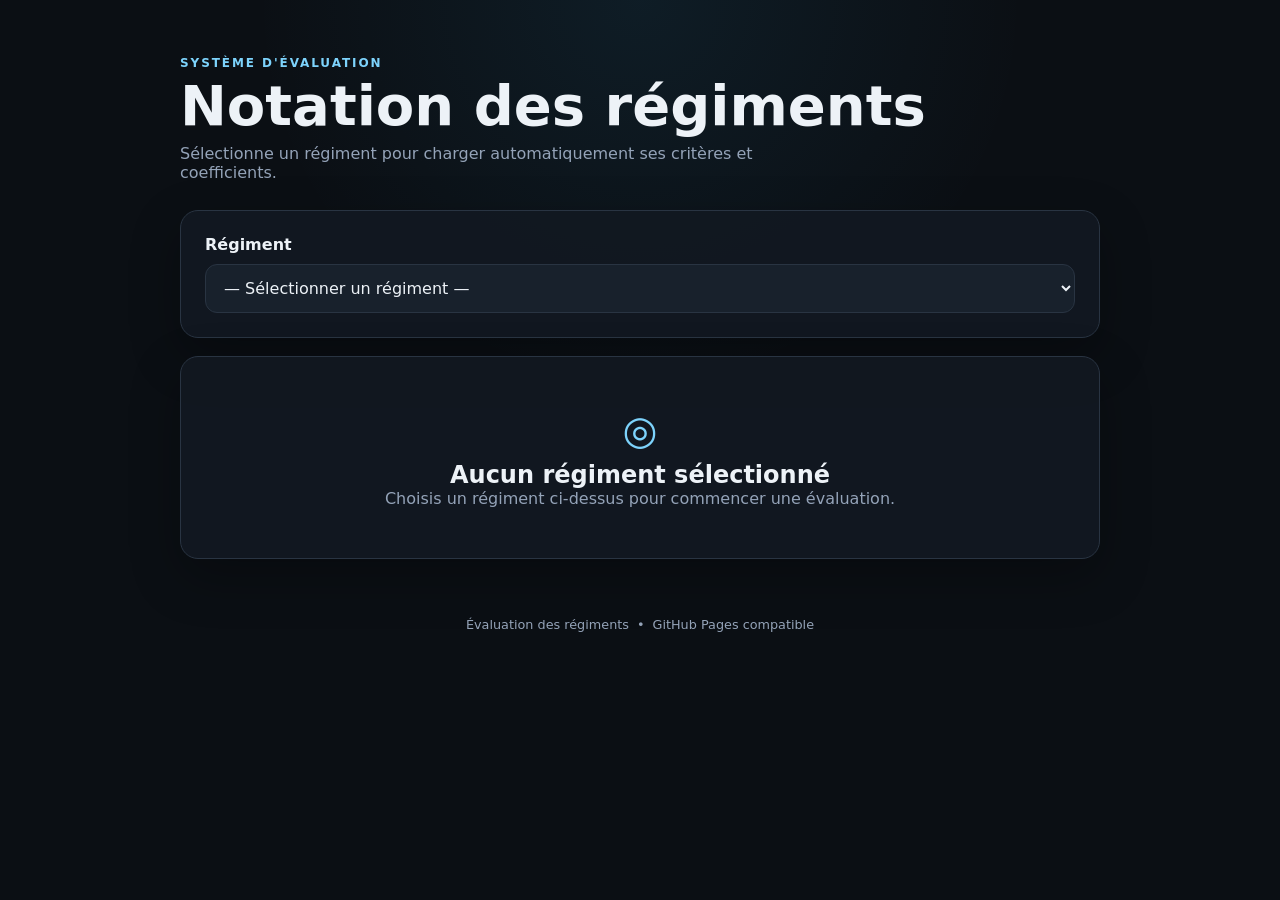
==== index.html @ 209a4269 "Add files via upload" ====
<!DOCTYPE html>
<html lang="fr">
<head>
  <meta charset="UTF-8">
  <meta name="viewport" content="width=device-width, initial-scale=1.0">
  <title>Évaluation des régiments</title>
  <link rel="stylesheet" href="style.css">
</head>
<body>
  <main class="container">
    <header class="hero">
      <p class="eyebrow">SYSTÈME D'ÉVALUATION</p>
      <h1>Notation des régiments</h1>
      <p class="subtitle">Sélectionne un régiment pour charger automatiquement ses critères et coefficients.</p>
    </header>

    <section class="card">
      <label for="regiment">Régiment</label>
      <select id="regiment">
        <option value="">— Sélectionner un régiment —</option>
      </select>
    </section>

    <section id="evaluation" class="card hidden">
      <div class="section-heading">
        <div>
          <p class="eyebrow">ÉVALUATION</p>
          <h2 id="regimentTitle">Régiment</h2>
        </div>
        <div class="score-badge">
          <span>Note finale</span>
          <strong id="finalScore">—</strong>
        </div>
      </div>

      <div id="criteriaList" class="criteria-list"></div>

      <div class="actions">
        <button id="resetBtn" class="secondary">Réinitialiser les notes</button>
      </div>
    </section>

    <section id="emptyState" class="empty card">
      <div class="empty-icon">◎</div>
      <h2>Aucun régiment sélectionné</h2>
      <p>Choisis un régiment ci-dessus pour commencer une évaluation.</p>
    </section>
  </main>

  <footer>
    <span>Évaluation des régiments</span>
    <span>•</span>
    <span>GitHub Pages compatible</span>
  </footer>

  <script src="script.js"></script>
</body>
</html>
---- style.css ----
:root {
  --bg: #0b0f14;
  --surface: #121821;
  --surface-2: #18212c;
  --border: #293442;
  --text: #edf2f7;
  --muted: #94a3b8;
  --accent: #7dd3fc;
  --accent-strong: #38bdf8;
  --danger: #fb7185;
  --shadow: 0 18px 50px rgba(0,0,0,.28);
}

* { box-sizing: border-box; }

body {
  margin: 0;
  min-height: 100vh;
  font-family: Inter, ui-sans-serif, system-ui, -apple-system, BlinkMacSystemFont, "Segoe UI", sans-serif;
  background:
    radial-gradient(circle at top, rgba(56,189,248,.08), transparent 35%),
    var(--bg);
  color: var(--text);
}

.container {
  width: min(920px, calc(100% - 32px));
  margin: 0 auto;
  padding: 56px 0 28px;
}

.hero { margin-bottom: 28px; }

.eyebrow {
  margin: 0 0 8px;
  font-size: .75rem;
  font-weight: 800;
  letter-spacing: .16em;
  color: var(--accent);
}

h1, h2, p { margin-top: 0; }
h1 { margin-bottom: 10px; font-size: clamp(2rem, 5vw, 3.5rem); line-height: 1; }
h2 { margin-bottom: 0; font-size: 1.5rem; }
.subtitle { color: var(--muted); max-width: 650px; }

.card {
  background: rgba(18,24,33,.92);
  border: 1px solid var(--border);
  border-radius: 18px;
  padding: 24px;
  margin-bottom: 18px;
  box-shadow: var(--shadow);
}

label {
  display: block;
  margin-bottom: 10px;
  font-weight: 700;
}

select, input {
  width: 100%;
  border: 1px solid var(--border);
  border-radius: 12px;
  background: var(--surface-2);
  color: var(--text);
  padding: 13px 14px;
  font: inherit;
  outline: none;
}

select:focus, input:focus {
  border-color: var(--accent-strong);
  box-shadow: 0 0 0 3px rgba(56,189,248,.12);
}

.section-heading {
  display: flex;
  align-items: center;
  justify-content: space-between;
  gap: 20px;
  padding-bottom: 20px;
  border-bottom: 1px solid var(--border);
  margin-bottom: 18px;
}

.score-badge {
  min-width: 125px;
  text-align: center;
  background: var(--surface-2);
  border: 1px solid var(--border);
  border-radius: 14px;
  padding: 10px 14px;
}

.score-badge span {
  display: block;
  color: var(--muted);
  font-size: .78rem;
  margin-bottom: 3px;
}

.score-badge strong { font-size: 1.6rem; color: var(--accent); }

.criteria-list { display: grid; gap: 12px; }

.criteria-row {
  display: grid;
  grid-template-columns: 1fr 100px 120px;
  gap: 14px;
  align-items: center;
  padding: 15px;
  background: var(--surface-2);
  border: 1px solid var(--border);
  border-radius: 14px;
}

.criterion-name { font-weight: 700; }
.criterion-meta { color: var(--muted); font-size: .8rem; margin-top: 3px; }
.coefficient { text-align: center; color: var(--muted); }
.note-input { text-align: center; }

.actions { margin-top: 18px; display: flex; justify-content: flex-end; }

button {
  border: 0;
  border-radius: 10px;
  padding: 11px 15px;
  font: inherit;
  font-weight: 700;
  cursor: pointer;
}

.secondary {
  background: var(--surface-2);
  color: var(--text);
  border: 1px solid var(--border);
}

.secondary:hover { border-color: var(--accent); }

.empty { text-align: center; padding: 50px 24px; }
.empty-icon { font-size: 2.5rem; color: var(--accent); margin-bottom: 8px; }
.empty p { color: var(--muted); margin-bottom: 0; }

.hidden { display: none; }

footer {
  width: min(920px, calc(100% - 32px));
  margin: 0 auto;
  padding: 12px 0 30px;
  color: var(--muted);
  font-size: .8rem;
  display: flex;
  gap: 8px;
  justify-content: center;
}

@media (max-width: 680px) {
  .container { padding-top: 32px; }
  .section-heading { align-items: flex-start; flex-direction: column; }
  .score-badge { width: 100%; }
  .criteria-row { grid-template-columns: 1fr; }
  .coefficient { text-align: left; }
}
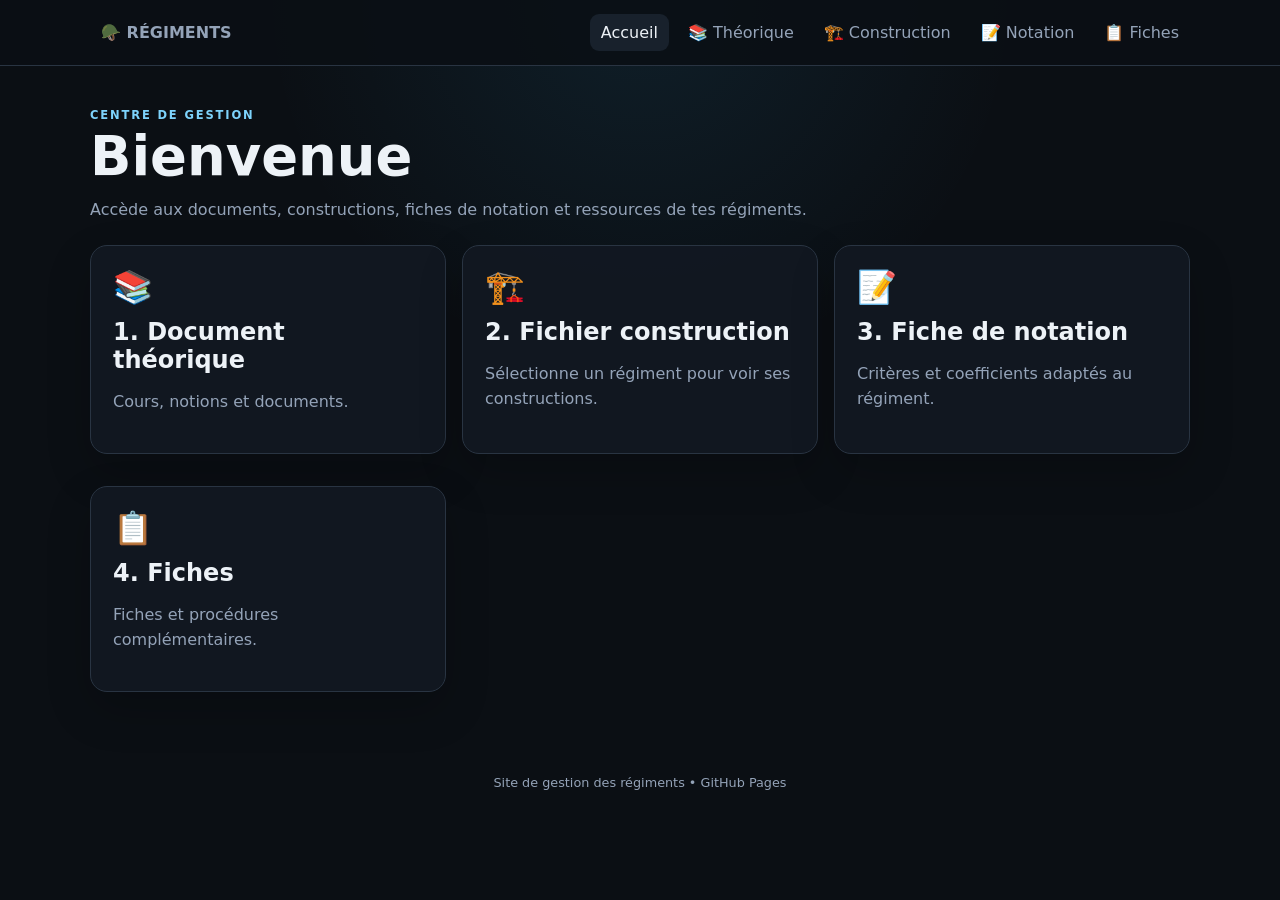
==== commit 5cbf56b9: "Add files via upload" ====
--- a/index.html
+++ b/index.html
@@ -1,58 +1 @@
-<!DOCTYPE html>
-<html lang="fr">
-<head>
-  <meta charset="UTF-8">
-  <meta name="viewport" content="width=device-width, initial-scale=1.0">
-  <title>Évaluation des régiments</title>
-  <link rel="stylesheet" href="style.css">
-</head>
-<body>
-  <main class="container">
-    <header class="hero">
-      <p class="eyebrow">SYSTÈME D'ÉVALUATION</p>
-      <h1>Notation des régiments</h1>
-      <p class="subtitle">Sélectionne un régiment pour charger automatiquement ses critères et coefficients.</p>
-    </header>
-
-    <section class="card">
-      <label for="regiment">Régiment</label>
-      <select id="regiment">
-        <option value="">— Sélectionner un régiment —</option>
-      </select>
-    </section>
-
-    <section id="evaluation" class="card hidden">
-      <div class="section-heading">
-        <div>
-          <p class="eyebrow">ÉVALUATION</p>
-          <h2 id="regimentTitle">Régiment</h2>
-        </div>
-        <div class="score-badge">
-          <span>Note finale</span>
-          <strong id="finalScore">—</strong>
-        </div>
-      </div>
-
-      <div id="criteriaList" class="criteria-list"></div>
-
-      <div class="actions">
-        <button id="resetBtn" class="secondary">Réinitialiser les notes</button>
-      </div>
-    </section>
-
-    <section id="emptyState" class="empty card">
-      <div class="empty-icon">◎</div>
-      <h2>Aucun régiment sélectionné</h2>
-      <p>Choisis un régiment ci-dessus pour commencer une évaluation.</p>
-    </section>
-  </main>
-
-  <footer>
-    <span>Évaluation des régiments</span>
-    <span>•</span>
-    <span>GitHub Pages compatible</span>
-  </footer>
-
-  <script src="script.js"></script>
-</body>
-</html>
+<!DOCTYPE html><html lang="fr"><head><meta charset="UTF-8"><meta name="viewport" content="width=device-width,initial-scale=1.0"><title>Accueil</title><link rel="stylesheet" href="style.css"></head><body><header><nav class="nav"><a class="logo" href="index.html">🪖 RÉGIMENTS</a><a class="active" href="index.html">Accueil</a><a class="" href="theorique.html">📚 Théorique</a><a class="" href="construction.html">🏗️ Construction</a><a class="" href="notation.html">📝 Notation</a><a class="" href="fiches.html">📋 Fiches</a></nav></header><main class="container"><section class="hero"><p class="eyebrow">CENTRE DE GESTION</p><h1>Bienvenue</h1><p class="muted">Accède aux documents, constructions, fiches de notation et ressources de tes régiments.</p></section><section class="grid"><a class="card card-link" href="theorique.html"><div class="icon">📚</div><h2>1. Document théorique</h2><p>Cours, notions et documents.</p></a><a class="card card-link" href="construction.html"><div class="icon">🏗️</div><h2>2. Fichier construction</h2><p>Sélectionne un régiment pour voir ses constructions.</p></a><a class="card card-link" href="notation.html"><div class="icon">📝</div><h2>3. Fiche de notation</h2><p>Critères et coefficients adaptés au régiment.</p></a><a class="card card-link" href="fiches.html"><div class="icon">📋</div><h2>4. Fiches</h2><p>Fiches et procédures complémentaires.</p></a></section></main><footer>Site de gestion des régiments • GitHub Pages</footer><script src="script.js"></script></body></html>
--- a/style.css
+++ b/style.css
@@ -1,166 +1 @@
-:root {
-  --bg: #0b0f14;
-  --surface: #121821;
-  --surface-2: #18212c;
-  --border: #293442;
-  --text: #edf2f7;
-  --muted: #94a3b8;
-  --accent: #7dd3fc;
-  --accent-strong: #38bdf8;
-  --danger: #fb7185;
-  --shadow: 0 18px 50px rgba(0,0,0,.28);
-}
-
-* { box-sizing: border-box; }
-
-body {
-  margin: 0;
-  min-height: 100vh;
-  font-family: Inter, ui-sans-serif, system-ui, -apple-system, BlinkMacSystemFont, "Segoe UI", sans-serif;
-  background:
-    radial-gradient(circle at top, rgba(56,189,248,.08), transparent 35%),
-    var(--bg);
-  color: var(--text);
-}
-
-.container {
-  width: min(920px, calc(100% - 32px));
-  margin: 0 auto;
-  padding: 56px 0 28px;
-}
-
-.hero { margin-bottom: 28px; }
-
-.eyebrow {
-  margin: 0 0 8px;
-  font-size: .75rem;
-  font-weight: 800;
-  letter-spacing: .16em;
-  color: var(--accent);
-}
-
-h1, h2, p { margin-top: 0; }
-h1 { margin-bottom: 10px; font-size: clamp(2rem, 5vw, 3.5rem); line-height: 1; }
-h2 { margin-bottom: 0; font-size: 1.5rem; }
-.subtitle { color: var(--muted); max-width: 650px; }
-
-.card {
-  background: rgba(18,24,33,.92);
-  border: 1px solid var(--border);
-  border-radius: 18px;
-  padding: 24px;
-  margin-bottom: 18px;
-  box-shadow: var(--shadow);
-}
-
-label {
-  display: block;
-  margin-bottom: 10px;
-  font-weight: 700;
-}
-
-select, input {
-  width: 100%;
-  border: 1px solid var(--border);
-  border-radius: 12px;
-  background: var(--surface-2);
-  color: var(--text);
-  padding: 13px 14px;
-  font: inherit;
-  outline: none;
-}
-
-select:focus, input:focus {
-  border-color: var(--accent-strong);
-  box-shadow: 0 0 0 3px rgba(56,189,248,.12);
-}
-
-.section-heading {
-  display: flex;
-  align-items: center;
-  justify-content: space-between;
-  gap: 20px;
-  padding-bottom: 20px;
-  border-bottom: 1px solid var(--border);
-  margin-bottom: 18px;
-}
-
-.score-badge {
-  min-width: 125px;
-  text-align: center;
-  background: var(--surface-2);
-  border: 1px solid var(--border);
-  border-radius: 14px;
-  padding: 10px 14px;
-}
-
-.score-badge span {
-  display: block;
-  color: var(--muted);
-  font-size: .78rem;
-  margin-bottom: 3px;
-}
-
-.score-badge strong { font-size: 1.6rem; color: var(--accent); }
-
-.criteria-list { display: grid; gap: 12px; }
-
-.criteria-row {
-  display: grid;
-  grid-template-columns: 1fr 100px 120px;
-  gap: 14px;
-  align-items: center;
-  padding: 15px;
-  background: var(--surface-2);
-  border: 1px solid var(--border);
-  border-radius: 14px;
-}
-
-.criterion-name { font-weight: 700; }
-.criterion-meta { color: var(--muted); font-size: .8rem; margin-top: 3px; }
-.coefficient { text-align: center; color: var(--muted); }
-.note-input { text-align: center; }
-
-.actions { margin-top: 18px; display: flex; justify-content: flex-end; }
-
-button {
-  border: 0;
-  border-radius: 10px;
-  padding: 11px 15px;
-  font: inherit;
-  font-weight: 700;
-  cursor: pointer;
-}
-
-.secondary {
-  background: var(--surface-2);
-  color: var(--text);
-  border: 1px solid var(--border);
-}
-
-.secondary:hover { border-color: var(--accent); }
-
-.empty { text-align: center; padding: 50px 24px; }
-.empty-icon { font-size: 2.5rem; color: var(--accent); margin-bottom: 8px; }
-.empty p { color: var(--muted); margin-bottom: 0; }
-
-.hidden { display: none; }
-
-footer {
-  width: min(920px, calc(100% - 32px));
-  margin: 0 auto;
-  padding: 12px 0 30px;
-  color: var(--muted);
-  font-size: .8rem;
-  display: flex;
-  gap: 8px;
-  justify-content: center;
-}
-
-@media (max-width: 680px) {
-  .container { padding-top: 32px; }
-  .section-heading { align-items: flex-start; flex-direction: column; }
-  .score-badge { width: 100%; }
-  .criteria-row { grid-template-columns: 1fr; }
-  .coefficient { text-align: left; }
-}
+:root{--bg:#0b0f14;--surface:#121821;--surface2:#18212c;--border:#293442;--text:#edf2f7;--muted:#94a3b8;--accent:#7dd3fc;--accent2:#38bdf8}*{box-sizing:border-box}body{margin:0;min-height:100vh;font-family:Inter,system-ui,-apple-system,"Segoe UI",sans-serif;background:radial-gradient(circle at top,rgba(56,189,248,.09),transparent 34%),var(--bg);color:var(--text)}a{color:inherit;text-decoration:none}header{border-bottom:1px solid var(--border);background:rgba(11,15,20,.9);position:sticky;top:0;z-index:10}.nav{width:min(1100px,calc(100% - 28px));margin:auto;display:flex;align-items:center;gap:8px;padding:14px 0;overflow:auto}.logo{font-weight:900;margin-right:auto;white-space:nowrap;color:var(--accent)}.nav a{padding:9px 11px;border-radius:9px;color:var(--muted);white-space:nowrap}.nav a:hover,.nav a.active{background:var(--surface2);color:var(--text)}.container{width:min(1100px,calc(100% - 28px));margin:auto;padding:42px 0}.hero{margin-bottom:26px}.eyebrow{font-size:.72rem;letter-spacing:.16em;font-weight:900;color:var(--accent);margin:0 0 8px}h1{font-size:clamp(2rem,5vw,3.4rem);line-height:1;margin:0 0 12px}h2{margin:0 0 14px}h3{margin:0 0 8px}.muted{color:var(--muted)}.grid{display:grid;grid-template-columns:repeat(3,1fr);gap:16px}.card{background:rgba(18,24,33,.94);border:1px solid var(--border);border-radius:17px;padding:22px;box-shadow:0 18px 45px rgba(0,0,0,.2);margin-bottom:16px}.card-link{transition:.2s}.card-link:hover{transform:translateY(-3px);border-color:var(--accent2)}.icon{font-size:2rem;margin-bottom:12px}.card p{color:var(--muted);line-height:1.55}select,input,textarea{width:100%;padding:12px 13px;background:var(--surface2);color:var(--text);border:1px solid var(--border);border-radius:10px;font:inherit;outline:none}select:focus,input:focus,textarea:focus{border-color:var(--accent2)}label{display:block;font-weight:800;margin-bottom:8px}.criteria,.list{display:grid;gap:10px}.row,.item{background:var(--surface2);border:1px solid var(--border);border-radius:12px;padding:14px}.row{display:grid;grid-template-columns:1fr 110px 120px;gap:12px;align-items:center}.coeff{color:var(--muted);text-align:center}.score{text-align:center}.result{display:flex;justify-content:space-between;align-items:center;border-top:1px solid var(--border);margin-top:18px;padding-top:18px}.big-score{font-size:2rem;font-weight:900;color:var(--accent)}footer{text-align:center;color:var(--muted);font-size:.8rem;padding:25px}.hidden{display:none}@media(max-width:760px){.grid{grid-template-columns:1fr}.row{grid-template-columns:1fr}.result{align-items:flex-start;flex-direction:column}.nav{align-items:flex-start}}
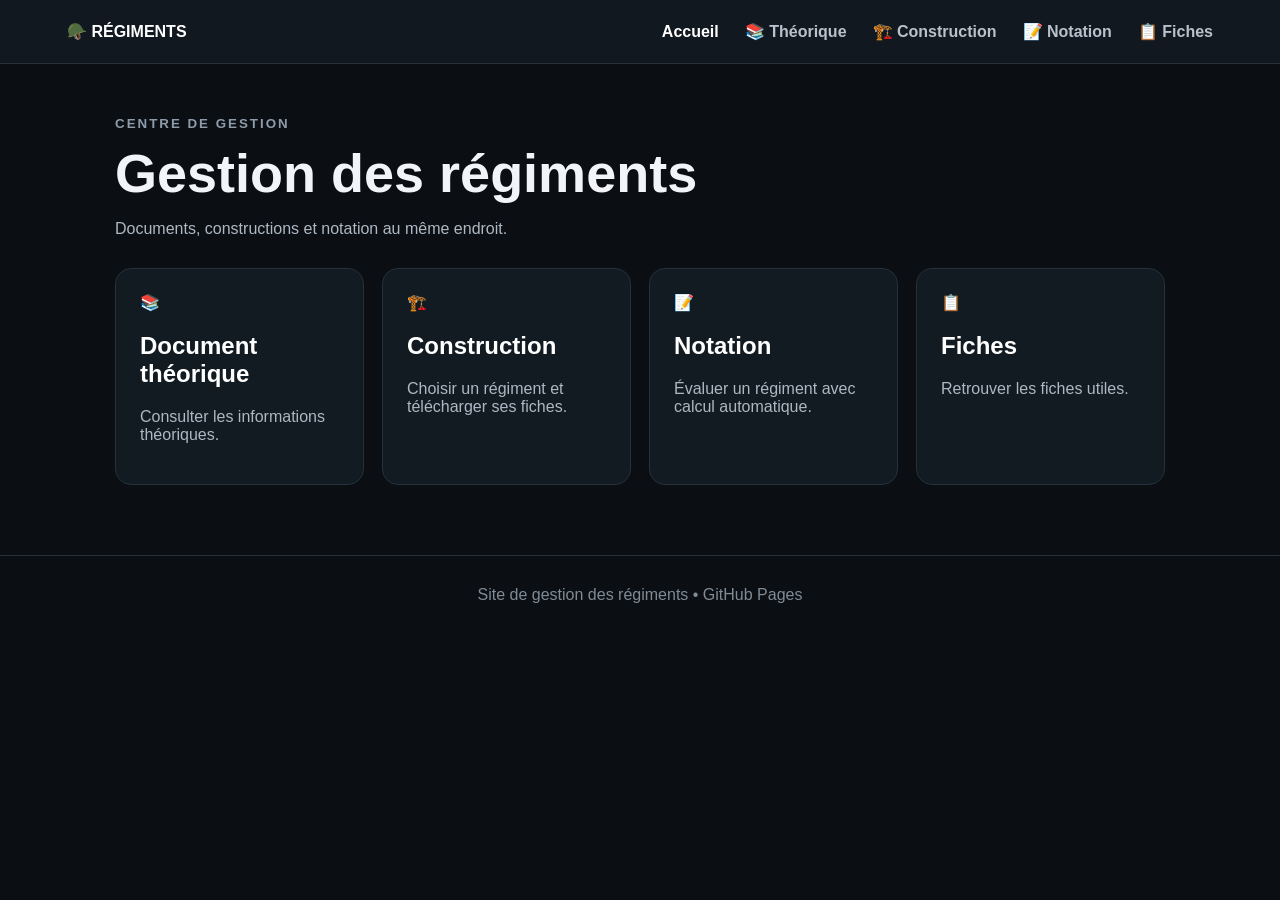
==== commit a3274b96: "Add files via upload" ====
--- a/index.html
+++ b/index.html
@@ -1 +1 @@
-<!DOCTYPE html><html lang="fr"><head><meta charset="UTF-8"><meta name="viewport" content="width=device-width,initial-scale=1.0"><title>Accueil</title><link rel="stylesheet" href="style.css"></head><body><header><nav class="nav"><a class="logo" href="index.html">🪖 RÉGIMENTS</a><a class="active" href="index.html">Accueil</a><a class="" href="theorique.html">📚 Théorique</a><a class="" href="construction.html">🏗️ Construction</a><a class="" href="notation.html">📝 Notation</a><a class="" href="fiches.html">📋 Fiches</a></nav></header><main class="container"><section class="hero"><p class="eyebrow">CENTRE DE GESTION</p><h1>Bienvenue</h1><p class="muted">Accède aux documents, constructions, fiches de notation et ressources de tes régiments.</p></section><section class="grid"><a class="card card-link" href="theorique.html"><div class="icon">📚</div><h2>1. Document théorique</h2><p>Cours, notions et documents.</p></a><a class="card card-link" href="construction.html"><div class="icon">🏗️</div><h2>2. Fichier construction</h2><p>Sélectionne un régiment pour voir ses constructions.</p></a><a class="card card-link" href="notation.html"><div class="icon">📝</div><h2>3. Fiche de notation</h2><p>Critères et coefficients adaptés au régiment.</p></a><a class="card card-link" href="fiches.html"><div class="icon">📋</div><h2>4. Fiches</h2><p>Fiches et procédures complémentaires.</p></a></section></main><footer>Site de gestion des régiments • GitHub Pages</footer><script src="script.js"></script></body></html>+<!doctype html><html lang="fr"><head><meta charset="UTF-8"><meta name="viewport" content="width=device-width,initial-scale=1"><title>Régiments</title><link rel="stylesheet" href="style.css"></head><body><header><nav><a class="logo" href="index.html">🪖 RÉGIMENTS</a><a class="active" href="index.html">Accueil</a><a href="theorique.html">📚 Théorique</a><a href="construction.html">🏗️ Construction</a><a href="notation.html">📝 Notation</a><a href="fiches.html">📋 Fiches</a></nav></header><main><section class="hero"><small>CENTRE DE GESTION</small><h1>Gestion des régiments</h1><p>Documents, constructions et notation au même endroit.</p></section><section class="grid"><a class="card" href="theorique.html">📚<h2>Document théorique</h2><p>Consulter les informations théoriques.</p></a><a class="card" href="construction.html">🏗️<h2>Construction</h2><p>Choisir un régiment et télécharger ses fiches.</p></a><a class="card" href="notation.html">📝<h2>Notation</h2><p>Évaluer un régiment avec calcul automatique.</p></a><a class="card" href="fiches.html">📋<h2>Fiches</h2><p>Retrouver les fiches utiles.</p></a></section></main><footer>Site de gestion des régiments • GitHub Pages</footer></body></html>
--- a/style.css
+++ b/style.css
@@ -1 +1 @@
-:root{--bg:#0b0f14;--surface:#121821;--surface2:#18212c;--border:#293442;--text:#edf2f7;--muted:#94a3b8;--accent:#7dd3fc;--accent2:#38bdf8}*{box-sizing:border-box}body{margin:0;min-height:100vh;font-family:Inter,system-ui,-apple-system,"Segoe UI",sans-serif;background:radial-gradient(circle at top,rgba(56,189,248,.09),transparent 34%),var(--bg);color:var(--text)}a{color:inherit;text-decoration:none}header{border-bottom:1px solid var(--border);background:rgba(11,15,20,.9);position:sticky;top:0;z-index:10}.nav{width:min(1100px,calc(100% - 28px));margin:auto;display:flex;align-items:center;gap:8px;padding:14px 0;overflow:auto}.logo{font-weight:900;margin-right:auto;white-space:nowrap;color:var(--accent)}.nav a{padding:9px 11px;border-radius:9px;color:var(--muted);white-space:nowrap}.nav a:hover,.nav a.active{background:var(--surface2);color:var(--text)}.container{width:min(1100px,calc(100% - 28px));margin:auto;padding:42px 0}.hero{margin-bottom:26px}.eyebrow{font-size:.72rem;letter-spacing:.16em;font-weight:900;color:var(--accent);margin:0 0 8px}h1{font-size:clamp(2rem,5vw,3.4rem);line-height:1;margin:0 0 12px}h2{margin:0 0 14px}h3{margin:0 0 8px}.muted{color:var(--muted)}.grid{display:grid;grid-template-columns:repeat(3,1fr);gap:16px}.card{background:rgba(18,24,33,.94);border:1px solid var(--border);border-radius:17px;padding:22px;box-shadow:0 18px 45px rgba(0,0,0,.2);margin-bottom:16px}.card-link{transition:.2s}.card-link:hover{transform:translateY(-3px);border-color:var(--accent2)}.icon{font-size:2rem;margin-bottom:12px}.card p{color:var(--muted);line-height:1.55}select,input,textarea{width:100%;padding:12px 13px;background:var(--surface2);color:var(--text);border:1px solid var(--border);border-radius:10px;font:inherit;outline:none}select:focus,input:focus,textarea:focus{border-color:var(--accent2)}label{display:block;font-weight:800;margin-bottom:8px}.criteria,.list{display:grid;gap:10px}.row,.item{background:var(--surface2);border:1px solid var(--border);border-radius:12px;padding:14px}.row{display:grid;grid-template-columns:1fr 110px 120px;gap:12px;align-items:center}.coeff{color:var(--muted);text-align:center}.score{text-align:center}.result{display:flex;justify-content:space-between;align-items:center;border-top:1px solid var(--border);margin-top:18px;padding-top:18px}.big-score{font-size:2rem;font-weight:900;color:var(--accent)}footer{text-align:center;color:var(--muted);font-size:.8rem;padding:25px}.hidden{display:none}@media(max-width:760px){.grid{grid-template-columns:1fr}.row{grid-template-columns:1fr}.result{align-items:flex-start;flex-direction:column}.nav{align-items:flex-start}}+*{box-sizing:border-box}body{margin:0;background:#0b0f14;color:#f2f4f7;font-family:Arial,Helvetica,sans-serif;min-height:100vh}nav{min-height:64px;padding:0 5%;display:flex;align-items:center;gap:20px;flex-wrap:wrap;background:#111820;border-bottom:1px solid #26313c}nav a{color:#b9c2cc;text-decoration:none;font-weight:700;padding:18px 3px}nav a:hover,nav a.active{color:#fff}.logo{margin-right:auto;color:#fff!important}main{width:min(1050px,92%);margin:auto;padding:50px 0}.hero{margin-bottom:30px}.hero small{letter-spacing:2px;font-weight:800;color:#8e9baa}.hero h1{font-size:clamp(34px,6vw,54px);margin:10px 0}.hero p,.card p,.card li{color:#aeb8c3}.grid{display:grid;grid-template-columns:repeat(auto-fit,minmax(220px,1fr));gap:18px}.card{background:#121a22;border:1px solid #26313c;border-radius:16px;padding:24px;margin-bottom:20px}.grid .card{color:#fff;text-decoration:none}.grid a{text-decoration:none}.grid a:hover{border-color:#596674;transform:translateY(-2px)}label{display:block;font-weight:700;margin-bottom:9px}select,input{width:100%;padding:13px;border-radius:10px;border:1px solid #3a4652;background:#0c1218;color:#fff;font-size:16px}.list{display:grid;gap:14px;margin-top:20px}.item{padding:19px;border:1px solid #2a3540;border-radius:12px;background:#0e151c;display:flex;flex-direction:column;gap:10px}.item span{color:#aeb8c3}button{width:max-content;padding:10px 15px;border:0;border-radius:9px;background:#e7ebef;color:#10151a;font-weight:800;cursor:pointer}.result{margin-top:22px;padding:18px;border:1px solid #2a3540;border-radius:12px;font-size:20px;font-weight:800}footer{text-align:center;padding:30px;color:#7f8b97;border-top:1px solid #26313c}
